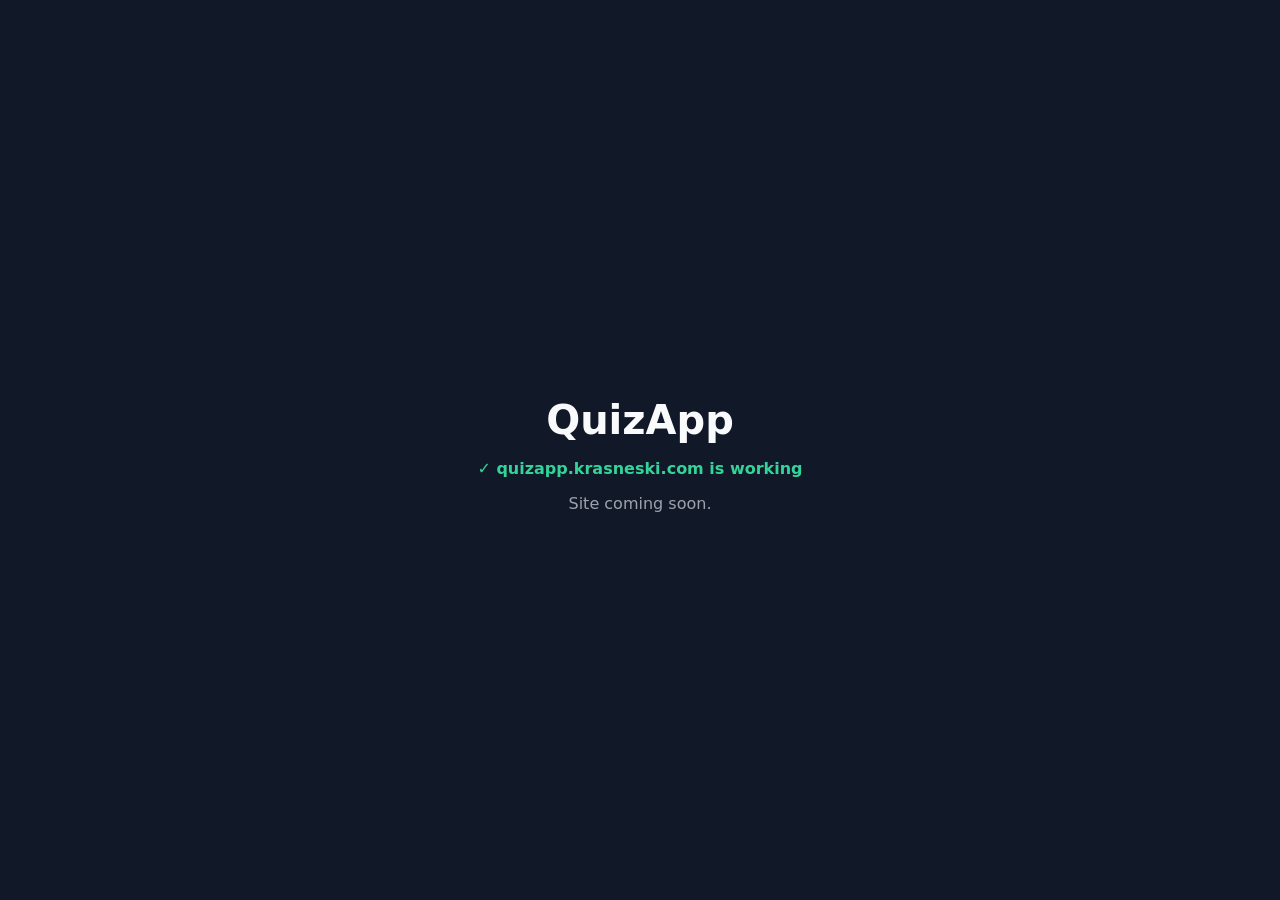
==== index.html @ 5f856e08 "Add files via upload lol" ====
<!DOCTYPE html>
<html lang="en">
<head>
  <meta charset="UTF-8">
  <meta name="viewport" content="width=device-width, initial-scale=1.0">
  <title>QuizApp | krasneski.com</title>
  <style>
    body {
      margin: 0;
      min-height: 100vh;
      display: flex;
      align-items: center;
      justify-content: center;
      font-family: system-ui, sans-serif;
      background: #111827;
      color: #f9fafb;
      text-align: center;
    }
    h1 { font-size: 2.5rem; margin-bottom: 0.5rem; }
    p { color: #9ca3af; }
    .ok { color: #34d399; font-weight: bold; }
  </style>
</head>
<body>
  <main>
    <h1>QuizApp</h1>
    <p class="ok">&#10003; quizapp.krasneski.com is working</p>
    <p>Site coming soon.</p>
  </main>
</body>
</html>
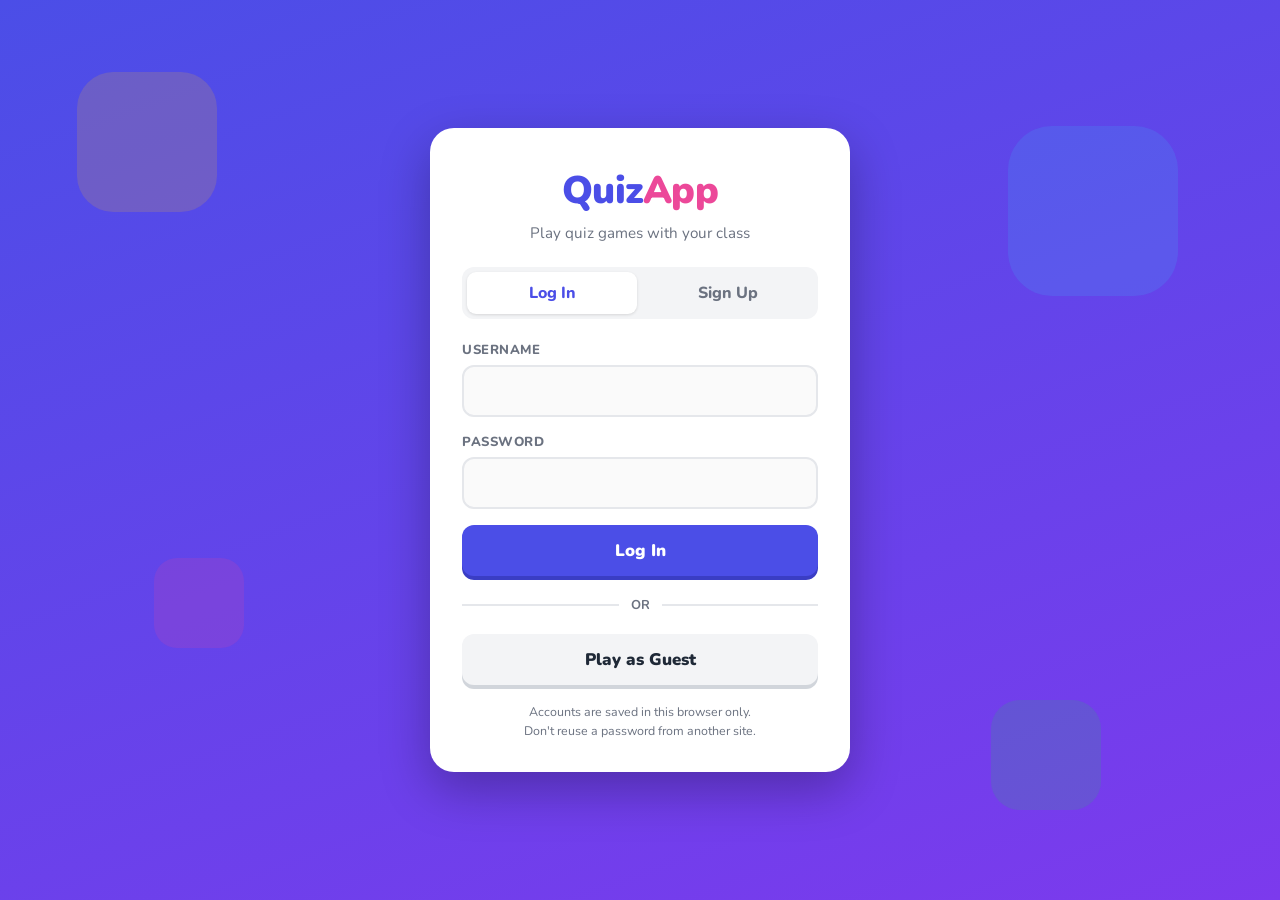
==== commit 9c8cd242: "Unrelease colton, publish quiz." ====
--- a/index.html
+++ b/index.html
@@ -3,29 +3,143 @@
 <head>
   <meta charset="UTF-8">
   <meta name="viewport" content="width=device-width, initial-scale=1.0">
-  <title>QuizApp | krasneski.com</title>
-  <style>
-    body {
-      margin: 0;
-      min-height: 100vh;
-      display: flex;
-      align-items: center;
-      justify-content: center;
-      font-family: system-ui, sans-serif;
-      background: #111827;
-      color: #f9fafb;
-      text-align: center;
-    }
-    h1 { font-size: 2.5rem; margin-bottom: 0.5rem; }
-    p { color: #9ca3af; }
-    .ok { color: #34d399; font-weight: bold; }
-  </style>
+  <title>QuizApp | Log In</title>
+  <link rel="preconnect" href="https://fonts.googleapis.com">
+  <link rel="preconnect" href="https://fonts.gstatic.com" crossorigin>
+  <link href="https://fonts.googleapis.com/css2?family=Nunito:wght@400;700;800;900&display=swap" rel="stylesheet">
+  <link rel="stylesheet" href="css/style.css">
 </head>
 <body>
-  <main>
-    <h1>QuizApp</h1>
-    <p class="ok">&#10003; quizapp.krasneski.com is working</p>
-    <p>Site coming soon.</p>
+
+  <div class="shapes" aria-hidden="true">
+    <div class="shape"></div>
+    <div class="shape"></div>
+    <div class="shape"></div>
+    <div class="shape"></div>
+  </div>
+
+  <main class="card">
+
+    <div class="brand">
+      <h1>Quiz<span>App</span></h1>
+      <p>Play quiz games with your class</p>
+    </div>
+
+    <div class="tabs" role="tablist">
+      <button class="tab" id="tab-login" role="tab" aria-selected="true" aria-controls="form-login">Log In</button>
+      <button class="tab" id="tab-signup" role="tab" aria-selected="false" aria-controls="form-signup">Sign Up</button>
+    </div>
+
+    <p class="msg msg-error" id="message" role="alert" hidden></p>
+
+    <!-- Log in -->
+    <form id="form-login" role="tabpanel" aria-labelledby="tab-login">
+      <div class="field">
+        <label for="login-username">Username</label>
+        <input type="text" id="login-username" name="username" autocomplete="username" required>
+      </div>
+      <div class="field">
+        <label for="login-password">Password</label>
+        <input type="password" id="login-password" name="password" autocomplete="current-password" required>
+      </div>
+      <button type="submit" class="btn">Log In</button>
+    </form>
+
+    <!-- Sign up -->
+    <form id="form-signup" role="tabpanel" aria-labelledby="tab-signup" hidden>
+      <div class="field">
+        <label for="signup-username">Username</label>
+        <input type="text" id="signup-username" name="username" autocomplete="username" required>
+      </div>
+      <div class="field">
+        <label for="signup-password">Password</label>
+        <input type="password" id="signup-password" name="password" autocomplete="new-password" required>
+      </div>
+      <div class="field">
+        <label for="signup-confirm">Confirm Password</label>
+        <input type="password" id="signup-confirm" name="confirm" autocomplete="new-password" required>
+      </div>
+      <button type="submit" class="btn btn-green">Create Account</button>
+    </form>
+
+    <div class="divider">or</div>
+
+    <button class="btn btn-ghost" id="guest">Play as Guest</button>
+
+    <p class="note">
+      Accounts are saved in this browser only.<br>
+      Don't reuse a password from another site.
+    </p>
+
   </main>
+
+  <script type="module">
+    import { signUp, logIn, playAsGuest, currentUser } from "./js/auth.js";
+
+    const tabLogin = document.getElementById("tab-login");
+    const tabSignup = document.getElementById("tab-signup");
+    const formLogin = document.getElementById("form-login");
+    const formSignup = document.getElementById("form-signup");
+    const message = document.getElementById("message");
+
+    // Already signed in? Skip straight to the dashboard.
+    if (currentUser()) location.replace("home.html");
+
+    function showMessage(text, kind = "error") {
+      message.textContent = text;
+      message.className = "msg msg-" + (kind === "ok" ? "ok" : "error");
+      message.hidden = false;
+    }
+
+    function clearMessage() {
+      message.hidden = true;
+    }
+
+    function selectTab(which) {
+      const login = which === "login";
+      tabLogin.setAttribute("aria-selected", String(login));
+      tabSignup.setAttribute("aria-selected", String(!login));
+      formLogin.hidden = !login;
+      formSignup.hidden = login;
+      clearMessage();
+    }
+
+    tabLogin.addEventListener("click", () => selectTab("login"));
+    tabSignup.addEventListener("click", () => selectTab("signup"));
+
+    // Wraps a submit handler so the button locks while it runs
+    // and any thrown message lands in the message bar.
+    function handle(form, action) {
+      form.addEventListener("submit", async (event) => {
+        event.preventDefault();
+        clearMessage();
+
+        const button = form.querySelector("button[type=submit]");
+        button.disabled = true;
+
+        try {
+          await action(new FormData(form));
+          location.href = "home.html";
+        } catch (error) {
+          showMessage(error.message);
+          button.disabled = false;
+        }
+      });
+    }
+
+    handle(formLogin, (data) =>
+      logIn(data.get("username"), data.get("password"))
+    );
+
+    handle(formSignup, (data) =>
+      signUp(data.get("username"), data.get("password"), data.get("confirm"))
+    );
+
+    document.getElementById("guest").addEventListener("click", () => {
+      playAsGuest();
+      location.href = "home.html";
+    });
+  </script>
+
 </body>
 </html>
--- a/css/style.css
+++ b/css/style.css
@@ -0,0 +1,536 @@
+/* ============================================
+   QuizApp — shared styles
+   ============================================ */
+
+:root {
+  --bg-top: #4b4ee7;
+  --bg-bottom: #7c3aed;
+  --card: #ffffff;
+  --text: #1f2937;
+  --muted: #6b7280;
+  --border: #e5e7eb;
+  --accent: #4b4ee7;
+  --accent-dark: #3a3dc4;
+  --green: #22c55e;
+  --green-dark: #16a34a;
+  --red: #ef4444;
+  --yellow: #fbbf24;
+  --pink: #ec4899;
+  --radius: 16px;
+}
+
+* {
+  box-sizing: border-box;
+}
+
+body {
+  margin: 0;
+  min-height: 100vh;
+  font-family: "Nunito", system-ui, -apple-system, "Segoe UI", sans-serif;
+  color: var(--text);
+  background: linear-gradient(160deg, var(--bg-top) 0%, var(--bg-bottom) 100%);
+  display: flex;
+  align-items: center;
+  justify-content: center;
+  padding: 24px 16px;
+  overflow-x: hidden;
+}
+
+/* --- Floating background shapes --- */
+
+.shapes {
+  position: fixed;
+  inset: 0;
+  pointer-events: none;
+  overflow: hidden;
+  z-index: 0;
+}
+
+.shape {
+  position: absolute;
+  border-radius: 26%;
+  opacity: 0.16;
+  animation: drift 18s ease-in-out infinite;
+}
+
+.shape:nth-child(1) { width: 140px; height: 140px; background: var(--yellow); top: 8%;  left: 6%;  animation-delay: 0s; }
+.shape:nth-child(2) { width: 90px;  height: 90px;  background: var(--pink);   top: 62%; left: 12%; animation-delay: -4s; }
+.shape:nth-child(3) { width: 170px; height: 170px; background: #38bdf8;       top: 14%; right: 8%; animation-delay: -8s; }
+.shape:nth-child(4) { width: 110px; height: 110px; background: var(--green);  bottom: 10%; right: 14%; animation-delay: -12s; }
+
+@keyframes drift {
+  0%, 100% { transform: translateY(0) rotate(0deg); }
+  50%      { transform: translateY(-28px) rotate(18deg); }
+}
+
+@media (prefers-reduced-motion: reduce) {
+  .shape { animation: none; }
+}
+
+/* --- Card --- */
+
+.card {
+  position: relative;
+  z-index: 1;
+  width: 100%;
+  max-width: 420px;
+  background: var(--card);
+  border-radius: 24px;
+  padding: 36px 32px 32px;
+  box-shadow: 0 18px 50px rgba(0, 0, 0, 0.28);
+}
+
+.brand {
+  text-align: center;
+  margin-bottom: 24px;
+}
+
+.brand h1 {
+  margin: 0;
+  font-size: 2.4rem;
+  font-weight: 900;
+  letter-spacing: -0.02em;
+  color: var(--accent);
+}
+
+.brand h1 span {
+  color: var(--pink);
+}
+
+.brand p {
+  margin: 6px 0 0;
+  color: var(--muted);
+  font-size: 0.95rem;
+}
+
+/* --- Tabs --- */
+
+.tabs {
+  display: flex;
+  gap: 6px;
+  background: #f3f4f6;
+  border-radius: 12px;
+  padding: 5px;
+  margin-bottom: 22px;
+}
+
+.tab {
+  flex: 1;
+  border: 0;
+  background: transparent;
+  padding: 10px 0;
+  border-radius: 9px;
+  font: inherit;
+  font-weight: 800;
+  color: var(--muted);
+  cursor: pointer;
+  transition: background 0.15s, color 0.15s;
+}
+
+.tab[aria-selected="true"] {
+  background: var(--card);
+  color: var(--accent);
+  box-shadow: 0 1px 3px rgba(0, 0, 0, 0.12);
+}
+
+/* --- Form --- */
+
+.field {
+  margin-bottom: 16px;
+}
+
+.field label {
+  display: block;
+  font-size: 0.82rem;
+  font-weight: 800;
+  text-transform: uppercase;
+  letter-spacing: 0.04em;
+  color: var(--muted);
+  margin-bottom: 6px;
+}
+
+.field input {
+  width: 100%;
+  padding: 13px 14px;
+  font: inherit;
+  border: 2px solid var(--border);
+  border-radius: 12px;
+  background: #fafafa;
+  transition: border-color 0.15s, background 0.15s;
+}
+
+.field input:focus {
+  outline: none;
+  border-color: var(--accent);
+  background: var(--card);
+}
+
+/* --- Buttons (chunky, with press-down shadow) --- */
+
+.btn {
+  display: block;
+  width: 100%;
+  border: 0;
+  padding: 14px 0;
+  font: inherit;
+  font-weight: 900;
+  font-size: 1.05rem;
+  color: #fff;
+  border-radius: 12px;
+  cursor: pointer;
+  background: var(--accent);
+  box-shadow: 0 4px 0 var(--accent-dark);
+  transition: transform 0.08s, box-shadow 0.08s, filter 0.15s;
+}
+
+.btn:hover:not(:disabled) { filter: brightness(1.07); }
+
+.btn:active:not(:disabled) {
+  transform: translateY(4px);
+  box-shadow: 0 0 0 var(--accent-dark);
+}
+
+.btn:disabled {
+  opacity: 0.6;
+  cursor: not-allowed;
+}
+
+.btn-green {
+  background: var(--green);
+  box-shadow: 0 4px 0 var(--green-dark);
+}
+
+.btn-green:active:not(:disabled) { box-shadow: 0 0 0 var(--green-dark); }
+
+.btn-ghost {
+  background: #f3f4f6;
+  color: var(--text);
+  box-shadow: 0 4px 0 #d1d5db;
+}
+
+.btn-ghost:active:not(:disabled) { box-shadow: 0 0 0 #d1d5db; }
+
+/* --- Divider --- */
+
+.divider {
+  display: flex;
+  align-items: center;
+  gap: 12px;
+  margin: 20px 0;
+  color: var(--muted);
+  font-size: 0.8rem;
+  font-weight: 700;
+  text-transform: uppercase;
+}
+
+.divider::before,
+.divider::after {
+  content: "";
+  flex: 1;
+  height: 2px;
+  background: var(--border);
+}
+
+/* --- Messages --- */
+
+.msg {
+  margin: 0 0 16px;
+  padding: 11px 14px;
+  border-radius: 10px;
+  font-size: 0.9rem;
+  font-weight: 700;
+}
+
+.msg[hidden] { display: none; }
+
+.msg-error {
+  background: #fef2f2;
+  color: #b91c1c;
+  border: 1px solid #fecaca;
+}
+
+.msg-ok {
+  background: #f0fdf4;
+  color: #15803d;
+  border: 1px solid #bbf7d0;
+}
+
+.note {
+  margin: 18px 0 0;
+  text-align: center;
+  font-size: 0.78rem;
+  color: var(--muted);
+  line-height: 1.5;
+}
+
+/* ============================================
+   Lobby — host and join screens
+   ============================================ */
+
+/* The host's roster can get long, so that card gets more room. */
+.card-wide {
+  max-width: 520px;
+}
+
+/* Anchors styled as buttons need the text centred and the
+   underline removed, since <a> doesn't inherit either. */
+.btn-link {
+  text-decoration: none;
+  text-align: center;
+  line-height: 1.35;
+}
+
+/* --- Game code panel --- */
+
+.code-panel {
+  background: linear-gradient(160deg, var(--accent) 0%, var(--bg-bottom) 100%);
+  border-radius: var(--radius);
+  padding: 20px 18px 18px;
+  text-align: center;
+  color: #fff;
+  margin-bottom: 22px;
+}
+
+.code-label {
+  margin: 0;
+  font-size: 0.8rem;
+  font-weight: 700;
+  text-transform: uppercase;
+  letter-spacing: 0.06em;
+  opacity: 0.85;
+}
+
+.code-label strong {
+  font-weight: 900;
+  opacity: 1;
+}
+
+.code {
+  margin: 8px 0 14px;
+  font-size: clamp(2.6rem, 14vw, 3.6rem);
+  font-weight: 900;
+  /* Wide tracking so a code read off a projector can't be
+     misheard as two letters run together. */
+  letter-spacing: 0.14em;
+  line-height: 1;
+  /* Lets players double-tap the code to select just the code. */
+  user-select: all;
+}
+
+.code-actions {
+  display: flex;
+  gap: 8px;
+  justify-content: center;
+  flex-wrap: wrap;
+}
+
+.chip-btn {
+  border: 0;
+  padding: 8px 14px;
+  font: inherit;
+  font-size: 0.82rem;
+  font-weight: 800;
+  border-radius: 999px;
+  cursor: pointer;
+  color: #fff;
+  background: rgba(255, 255, 255, 0.22);
+  transition: background 0.15s;
+}
+
+.chip-btn:hover {
+  background: rgba(255, 255, 255, 0.34);
+}
+
+/* --- Code entry --- */
+
+.code-input {
+  text-align: center;
+  font-size: 1.7rem;
+  font-weight: 900;
+  letter-spacing: 0.22em;
+  text-transform: uppercase;
+}
+
+.code-input::placeholder {
+  letter-spacing: 0.22em;
+  font-weight: 700;
+  color: #d1d5db;
+}
+
+/* --- "You're in" panel --- */
+
+.joined-panel {
+  background: #f0fdf4;
+  border: 2px solid #bbf7d0;
+  border-radius: var(--radius);
+  padding: 18px;
+  text-align: center;
+  margin-bottom: 22px;
+}
+
+.joined-label {
+  margin: 0;
+  font-size: 0.78rem;
+  font-weight: 800;
+  text-transform: uppercase;
+  letter-spacing: 0.06em;
+  color: var(--green-dark);
+}
+
+.joined-name {
+  margin: 4px 0 2px;
+  font-size: 1.6rem;
+  font-weight: 900;
+  color: var(--text);
+  /* A long nickname shouldn't push the panel wider than the card. */
+  overflow-wrap: anywhere;
+}
+
+.joined-sub {
+  margin: 0;
+  font-size: 0.85rem;
+  color: var(--muted);
+  font-weight: 700;
+}
+
+/* --- Roster --- */
+
+.roster-head {
+  display: flex;
+  align-items: center;
+  justify-content: space-between;
+  gap: 10px;
+  margin-bottom: 10px;
+}
+
+.roster-head h2,
+.roster-head-simple {
+  margin: 0 0 10px;
+  font-size: 0.82rem;
+  font-weight: 800;
+  text-transform: uppercase;
+  letter-spacing: 0.04em;
+  color: var(--muted);
+}
+
+.roster-head h2 {
+  margin-bottom: 0;
+}
+
+.roster {
+  list-style: none;
+  margin: 0 0 20px;
+  padding: 0;
+  display: flex;
+  flex-direction: column;
+  gap: 8px;
+  /* Keeps a full 40-player lobby from running off the screen. */
+  max-height: 300px;
+  overflow-y: auto;
+}
+
+.player {
+  display: flex;
+  align-items: center;
+  justify-content: space-between;
+  gap: 10px;
+  background: #f9fafb;
+  border: 2px solid var(--border);
+  border-radius: 12px;
+  padding: 10px 12px;
+  animation: pop-in 0.22s ease-out;
+}
+
+.player-me {
+  background: #eef2ff;
+  border-color: #c7d2fe;
+}
+
+.player-name {
+  font-weight: 800;
+  overflow-wrap: anywhere;
+}
+
+.roster-empty {
+  text-align: center;
+  padding: 22px 14px;
+  border: 2px dashed var(--border);
+  border-radius: 12px;
+  color: var(--muted);
+  font-size: 0.88rem;
+  line-height: 1.5;
+}
+
+.roster-empty[hidden] {
+  display: none;
+}
+
+.kick-btn {
+  flex-shrink: 0;
+  border: 0;
+  background: transparent;
+  padding: 5px 9px;
+  border-radius: 8px;
+  font: inherit;
+  font-size: 0.78rem;
+  font-weight: 800;
+  text-transform: uppercase;
+  letter-spacing: 0.03em;
+  color: var(--muted);
+  cursor: pointer;
+  transition: background 0.15s, color 0.15s;
+}
+
+.kick-btn:hover {
+  background: #fef2f2;
+  color: #b91c1c;
+}
+
+.pill {
+  flex-shrink: 0;
+  font-size: 0.68rem;
+  font-weight: 900;
+  text-transform: uppercase;
+  letter-spacing: 0.05em;
+  padding: 4px 9px;
+  border-radius: 999px;
+  background: var(--accent);
+  color: #fff;
+}
+
+.pill[hidden] {
+  display: none;
+}
+
+@keyframes pop-in {
+  from { opacity: 0; transform: translateY(-6px); }
+  to   { opacity: 1; transform: translateY(0); }
+}
+
+/* --- Waiting states --- */
+
+.spinner {
+  width: 38px;
+  height: 38px;
+  margin: 6px auto 16px;
+  border: 4px solid var(--border);
+  border-top-color: var(--accent);
+  border-radius: 50%;
+  animation: spin 0.9s linear infinite;
+}
+
+@keyframes spin {
+  to { transform: rotate(360deg); }
+}
+
+.status {
+  margin: 0 0 20px;
+  text-align: center;
+  font-weight: 700;
+  color: var(--muted);
+}
+
+@media (prefers-reduced-motion: reduce) {
+  .spinner { animation-duration: 2.4s; }
+  .player { animation: none; }
+}
